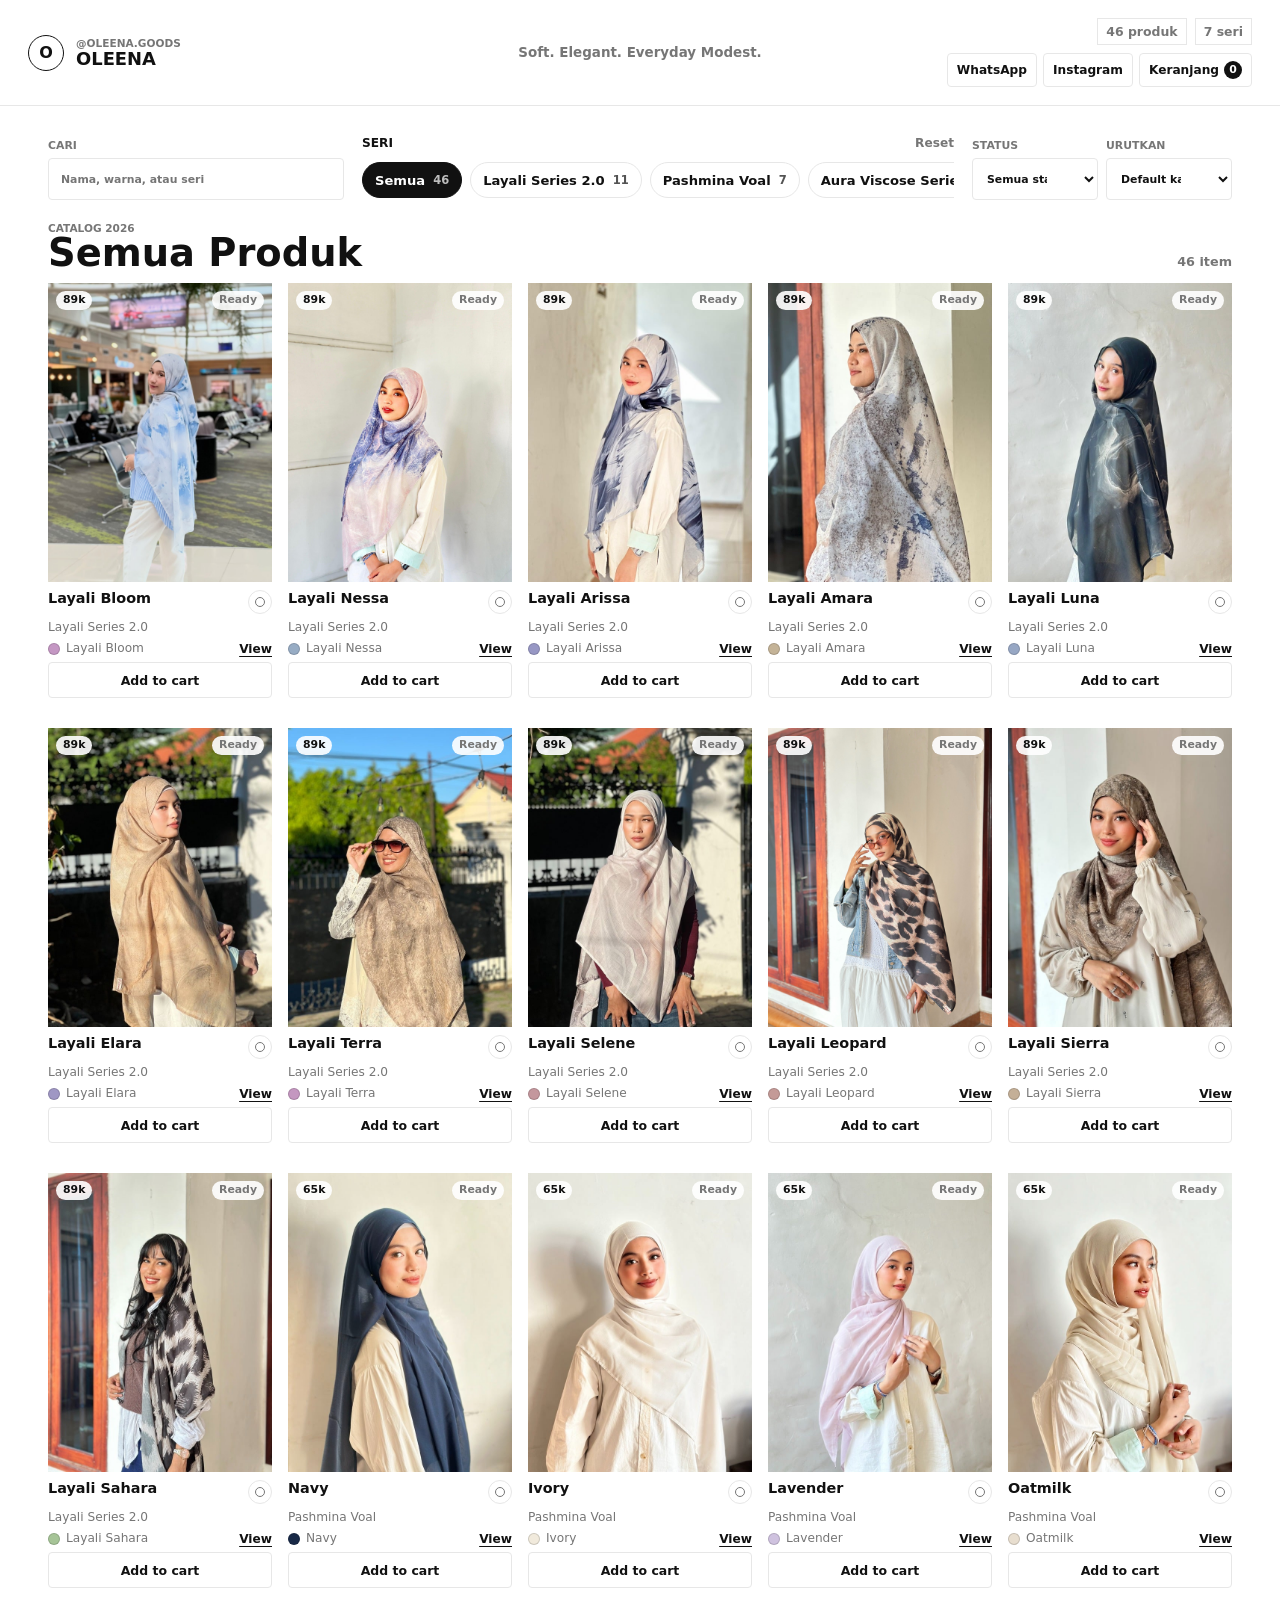
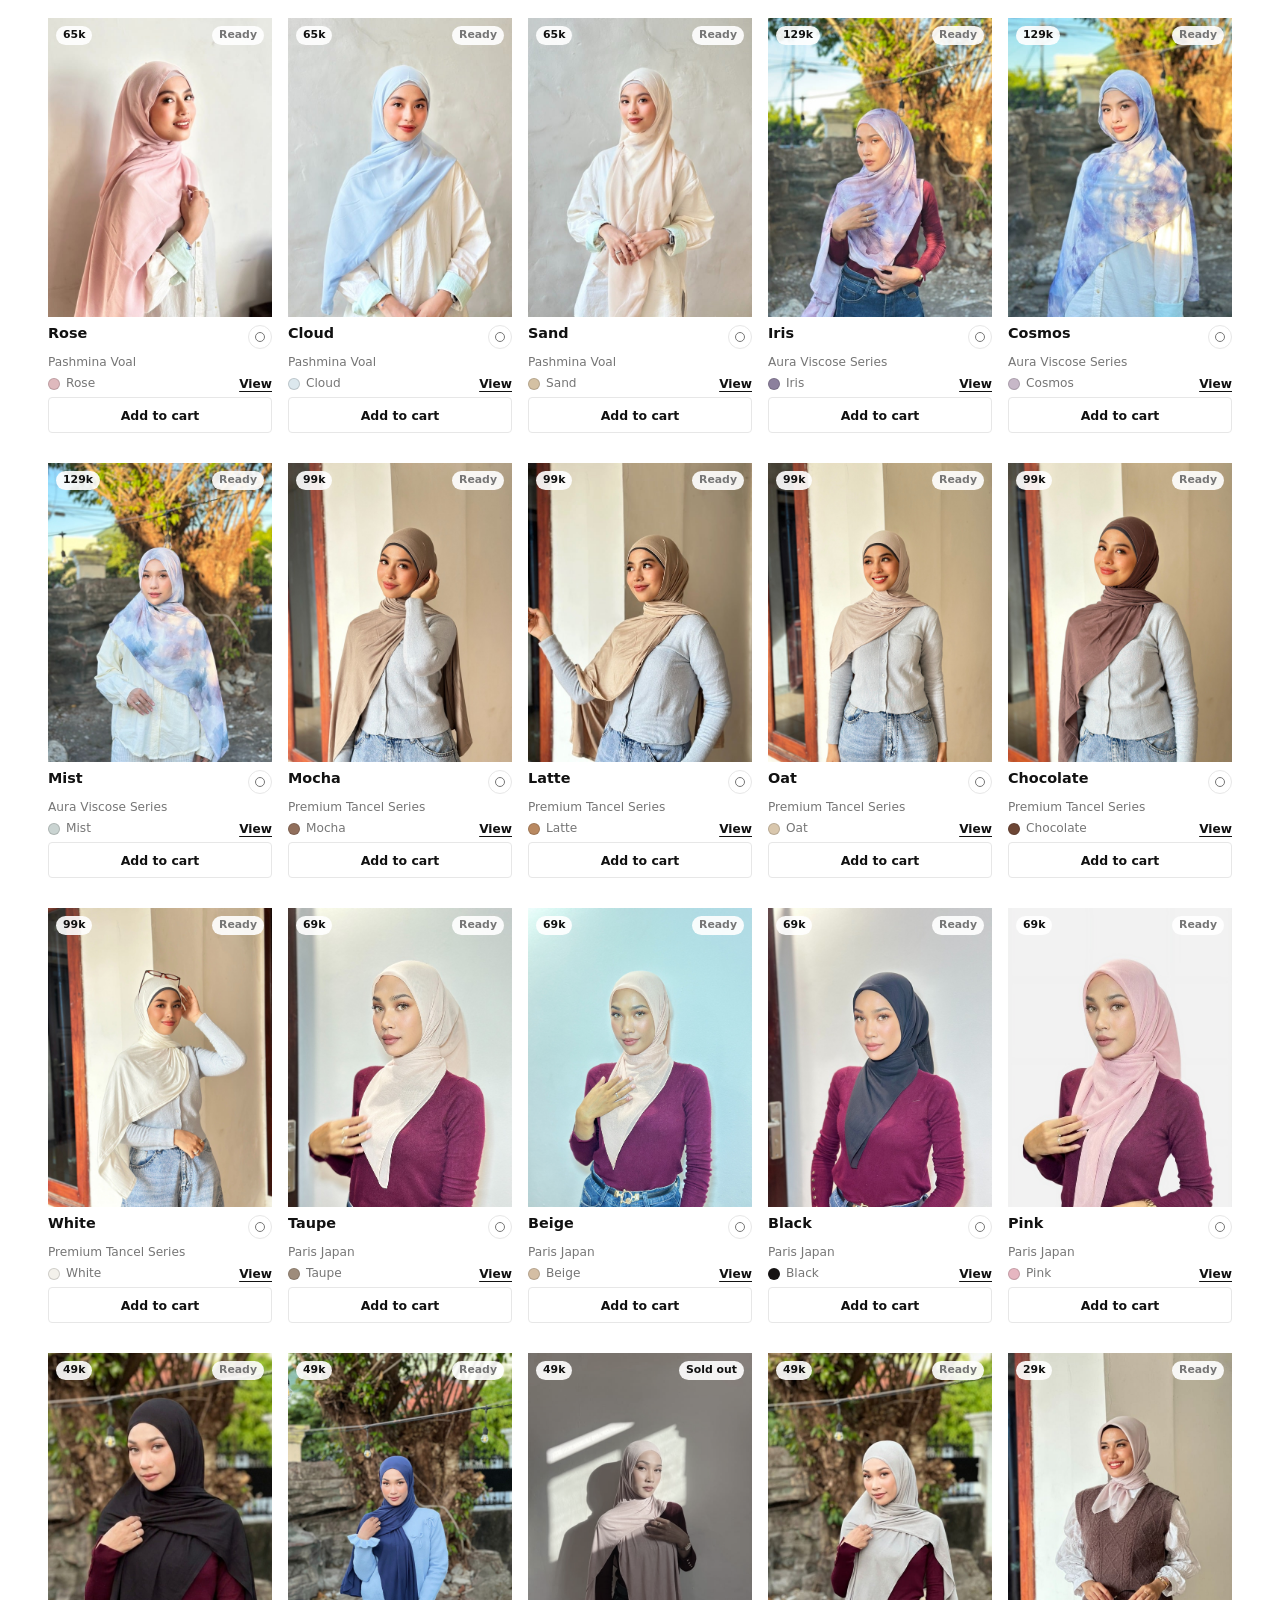
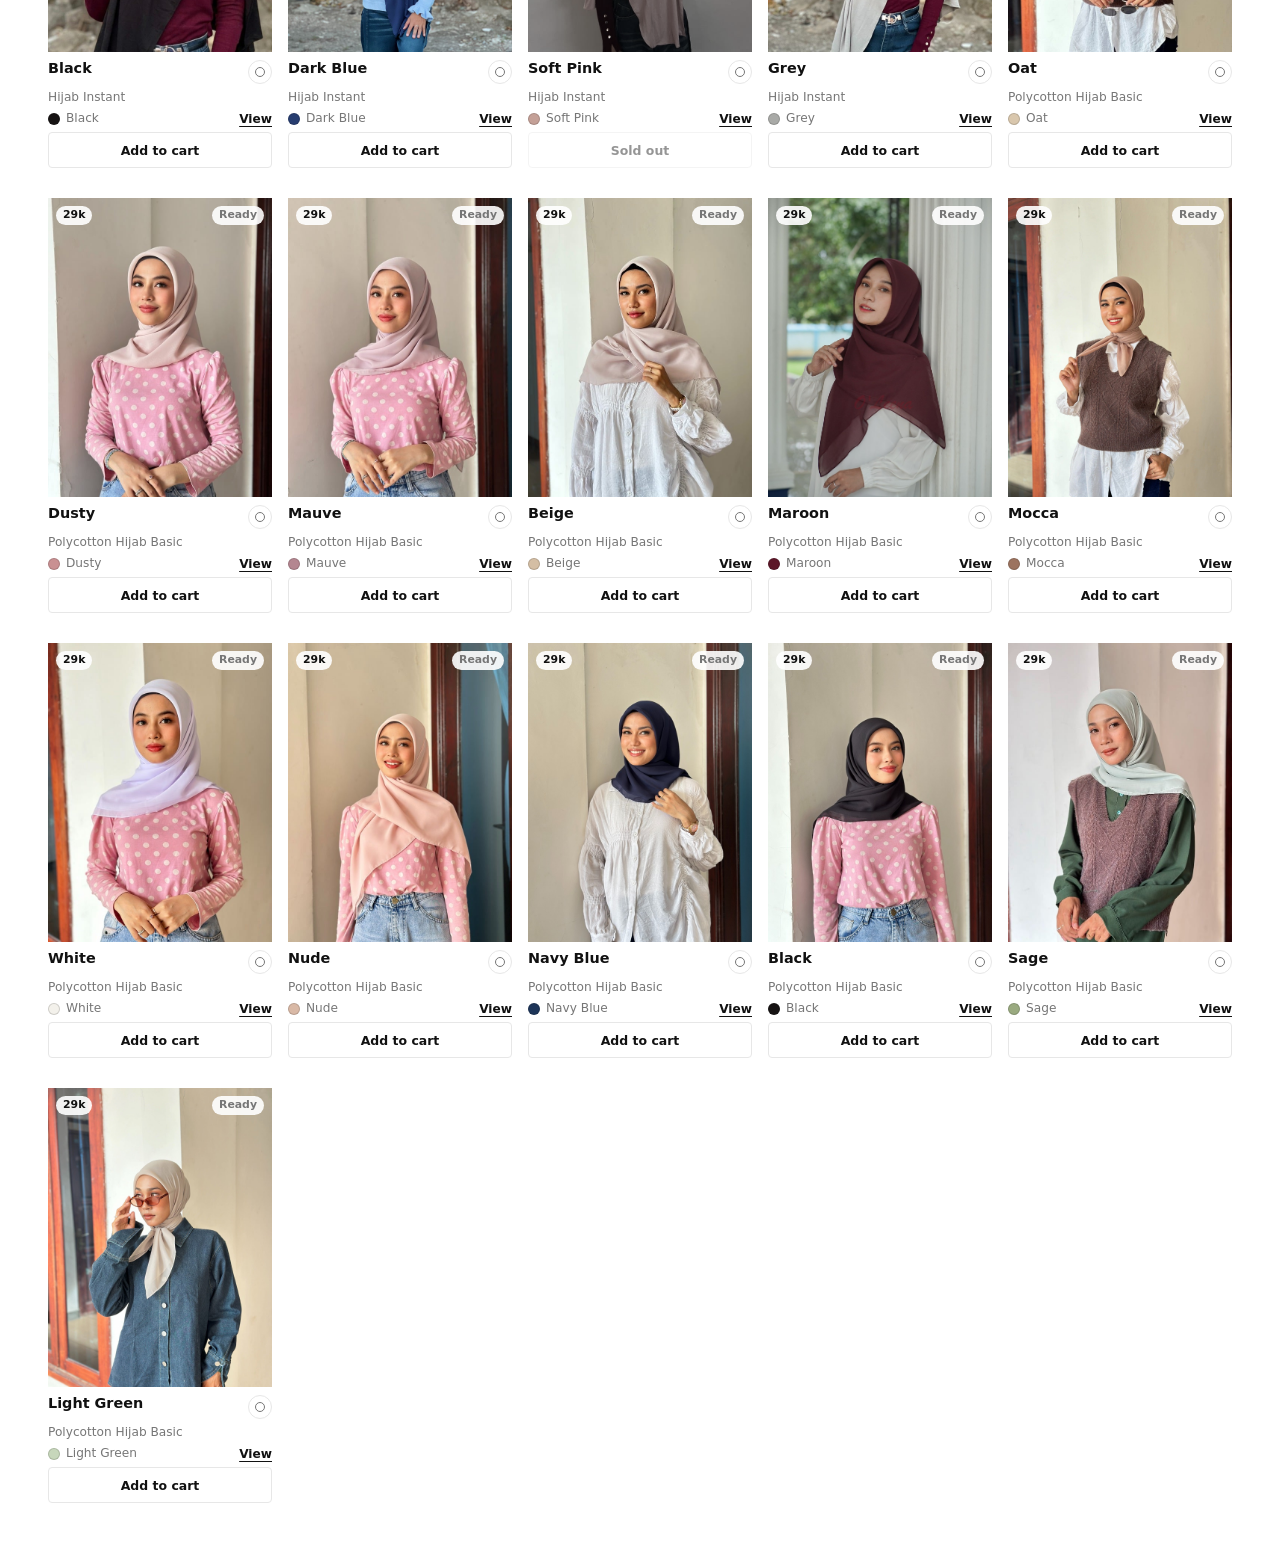
==== index.html @ 938a17d2 "Build responsive Oleena catalog" ====
<!doctype html>
<html lang="id">
  <head>
    <meta charset="utf-8">
    <meta name="viewport" content="width=device-width, initial-scale=1">
    <meta name="theme-color" content="#7b1734">
    <title>OLEENA Catalog 2026</title>
    <link rel="stylesheet" href="styles.css">
  </head>
  <body>
    <header class="topbar">
      <div class="brand-lockup" aria-label="OLEENA Catalog 2026">
        <span class="brand-mark">O</span>
        <div>
          <p class="eyebrow">@oleena.goods</p>
          <h1>OLEENA</h1>
        </div>
      </div>
      <p class="tagline">Soft. Elegant. Everyday Modest.</p>
      <div class="header-actions">
        <div class="catalog-stats" aria-label="Ringkasan katalog">
          <span><strong id="totalProducts">46</strong> produk</span>
          <span><strong id="totalSeries">7</strong> seri</span>
        </div>
        <nav class="contact-actions" aria-label="Kontak Oleena">
          <a class="cta-link" href="https://wa.me/6281236773427?text=Halo%20Oleena%2C%20saya%20ingin%20tanya%20katalog%202026." target="_blank" rel="noreferrer">WhatsApp</a>
          <a class="cta-link" href="https://www.instagram.com/oleena.goods/" target="_blank" rel="noreferrer">Instagram</a>
          <button id="openCart" class="cta-link cart-button" type="button">
            Keranjang <span id="cartCount" class="cart-count">0</span>
          </button>
        </nav>
      </div>
    </header>

    <main class="app-shell">
      <aside class="filter-panel" aria-label="Filter katalog">
        <label class="search-field">
          <span>Cari</span>
          <input id="searchInput" type="search" placeholder="Nama, warna, atau seri" autocomplete="off">
        </label>

        <section class="filter-block" aria-labelledby="seriesLabel">
          <div class="filter-head">
            <h2 id="seriesLabel">Seri</h2>
            <button id="resetFilters" class="text-button" type="button">Reset</button>
          </div>
          <div id="seriesFilters" class="segmented-list"></div>
        </section>

        <section class="filter-block compact-controls" aria-label="Kontrol katalog">
          <label>
            <span>Status</span>
            <select id="statusFilter">
              <option value="all">Semua status</option>
              <option value="available">Ready</option>
              <option value="sold-out">Sold out</option>
            </select>
          </label>
          <label>
            <span>Urutkan</span>
            <select id="sortFilter">
              <option value="featured">Default katalog</option>
              <option value="price-asc">Harga rendah</option>
              <option value="price-desc">Harga tinggi</option>
              <option value="name">Nama A-Z</option>
            </select>
          </label>
        </section>
      </aside>

      <section class="catalog-view" aria-live="polite">
        <div class="catalog-toolbar">
          <div>
            <p class="eyebrow">Catalog 2026</p>
            <h2 id="resultTitle">Semua Produk</h2>
          </div>
          <p id="resultCount" class="result-count">46 item</p>
        </div>

        <div id="productGrid" class="product-grid"></div>
        <div id="emptyState" class="empty-state" hidden>
          <h2>Tidak ada produk yang cocok</h2>
          <p>Coba ubah kata kunci atau filter seri.</p>
        </div>
      </section>
    </main>

    <dialog id="productDialog" class="product-dialog">
      <button id="closeDialog" class="close-button" type="button" aria-label="Tutup detail">Close</button>
      <div id="dialogContent" class="dialog-content"></div>
    </dialog>

    <dialog id="cartDialog" class="cart-dialog">
      <div class="cart-shell">
        <header class="cart-header">
          <div>
            <p class="eyebrow">Keranjang</p>
            <h2>Pesanan Oleena</h2>
          </div>
          <button id="closeCart" class="close-button" type="button" aria-label="Tutup keranjang">Close</button>
        </header>
        <div id="cartItems" class="cart-items"></div>
        <div id="cartEmpty" class="cart-empty">
          <h3>Keranjang masih kosong</h3>
          <p>Pilih produk dari katalog, lalu lanjut checkout lewat WhatsApp.</p>
        </div>
        <footer class="cart-footer">
          <div class="cart-total-row">
            <span>Total estimasi</span>
            <strong id="cartTotal">Rp0</strong>
          </div>
          <div class="cart-footer-actions">
            <a id="checkoutCart" class="primary-button" href="https://wa.me/6281236773427?text=Halo%20Oleena%2C%20saya%20ingin%20order." target="_blank" rel="noreferrer">Checkout WhatsApp</a>
            <button id="clearCart" class="secondary-button" type="button">Hapus keranjang</button>
          </div>
        </footer>
      </div>
    </dialog>

    <button id="mobileCartBar" class="mobile-cart-bar" type="button" hidden>
      <span>Keranjang</span>
      <strong id="mobileCartSummary">0 item - Rp0</strong>
    </button>

    <div id="toast" class="toast" role="status" aria-live="polite"></div>

    <script src="products.js"></script>
    <script src="script.js"></script>
  </body>
</html>
---- styles.css ----
:root {
  color-scheme: light;
  --ink: #111111;
  --muted: #767676;
  --paper: #ffffff;
  --panel: #ffffff;
  --soft: #f6f6f6;
  --line: #e7e7e7;
  --line-strong: #cfcfcf;
  --radius: 4px;
  --bottom-safe: env(safe-area-inset-bottom, 0px);
}

* {
  box-sizing: border-box;
}

[hidden] {
  display: none !important;
}

html {
  scroll-behavior: smooth;
}

body {
  margin: 0;
  min-width: 320px;
  background: var(--paper);
  color: var(--ink);
  font-family: Inter, ui-sans-serif, system-ui, -apple-system, BlinkMacSystemFont, "Segoe UI", sans-serif;
  letter-spacing: 0;
}

button,
input,
select {
  font: inherit;
}

button {
  cursor: pointer;
}

button:disabled,
a[aria-disabled="true"] {
  cursor: not-allowed;
  opacity: 0.44;
}

a {
  color: inherit;
}

.topbar {
  position: sticky;
  top: 0;
  z-index: 20;
  display: grid;
  grid-template-columns: 1fr auto;
  gap: 12px;
  align-items: center;
  padding: 14px 16px;
  border-bottom: 1px solid var(--line);
  background: rgba(255, 255, 255, 0.94);
  backdrop-filter: blur(14px);
}

.brand-lockup {
  display: flex;
  align-items: center;
  min-width: 0;
}

.brand-mark,
.tagline,
.catalog-stats {
  display: none;
}

.eyebrow {
  margin: 0;
  color: var(--muted);
  font-size: 0.66rem;
  font-weight: 700;
  line-height: 1.2;
  text-transform: uppercase;
}

h1,
h2,
h3,
p {
  overflow-wrap: anywhere;
}

h1 {
  margin: 1px 0 0;
  color: var(--ink);
  font-family: inherit;
  font-size: 1.12rem;
  font-weight: 900;
  line-height: 1;
  letter-spacing: 0;
}

.header-actions {
  display: flex;
  align-items: center;
  justify-content: end;
  min-width: 0;
}

.contact-actions {
  display: flex;
  align-items: center;
  justify-content: end;
  gap: 6px;
}

.cta-link {
  display: inline-flex;
  align-items: center;
  justify-content: center;
  min-height: 34px;
  border: 1px solid var(--line);
  border-radius: var(--radius);
  background: var(--panel);
  color: var(--ink);
  padding: 0 9px;
  font-size: 0.76rem;
  font-weight: 800;
  text-decoration: none;
  white-space: nowrap;
}

button.cta-link {
  cursor: pointer;
}

.cart-count {
  display: inline-grid;
  place-items: center;
  min-width: 18px;
  height: 18px;
  margin-left: 5px;
  border-radius: 999px;
  background: var(--ink);
  color: #fff;
  font-size: 0.68rem;
  line-height: 1;
}

.app-shell {
  display: grid;
  gap: 18px;
  width: min(1240px, 100%);
  margin: 0 auto;
  padding: 14px 14px calc(96px + var(--bottom-safe));
}

.filter-panel {
  display: grid;
  gap: 12px;
}

.search-field,
.compact-controls label {
  display: grid;
  gap: 6px;
  color: var(--muted);
  font-size: 0.68rem;
  font-weight: 800;
  text-transform: uppercase;
}

input,
select {
  width: 100%;
  min-height: 42px;
  border: 1px solid var(--line);
  border-radius: var(--radius);
  background: var(--panel);
  color: var(--ink);
  outline: none;
}

input {
  padding: 0 12px;
}

select {
  padding: 0 34px 0 10px;
}

input:focus,
select:focus,
button:focus-visible,
a:focus-visible {
  border-color: var(--ink);
  box-shadow: 0 0 0 2px rgba(17, 17, 17, 0.1);
  outline: none;
}

.filter-block {
  display: grid;
  gap: 8px;
  min-width: 0;
}

.filter-head {
  display: flex;
  align-items: center;
  justify-content: space-between;
  gap: 12px;
}

.filter-head h2,
.catalog-toolbar h2,
.empty-state h2 {
  margin: 0;
  color: var(--ink);
  font-family: inherit;
  font-size: 0.76rem;
  font-weight: 900;
  letter-spacing: 0;
  text-transform: uppercase;
}

.text-button {
  border: 0;
  padding: 4px 0;
  background: transparent;
  color: var(--muted);
  font-size: 0.76rem;
  font-weight: 800;
}

.segmented-list {
  display: flex;
  gap: 8px;
  margin-inline: -14px;
  padding: 0 14px 2px;
  overflow-x: auto;
  overscroll-behavior-x: contain;
  scrollbar-width: none;
}

.segmented-list::-webkit-scrollbar {
  display: none;
}

.segment-button {
  display: inline-flex;
  align-items: center;
  gap: 8px;
  flex: 0 0 auto;
  min-height: 36px;
  border: 1px solid var(--line);
  border-radius: 999px;
  background: var(--panel);
  color: var(--ink);
  padding: 0 12px;
  font-size: 0.82rem;
  font-weight: 700;
  text-align: left;
}

.segment-button[aria-pressed="true"] {
  border-color: var(--ink);
  background: var(--ink);
  color: #fff;
}

.segment-count {
  color: inherit;
  font-size: 0.72rem;
  opacity: 0.72;
}

.compact-controls {
  display: grid;
  grid-template-columns: repeat(2, minmax(0, 1fr));
  gap: 8px;
}

.catalog-view {
  min-width: 0;
}

.catalog-toolbar {
  display: flex;
  align-items: end;
  justify-content: space-between;
  gap: 16px;
  margin: 4px 0 12px;
}

.catalog-toolbar h2 {
  font-size: clamp(1.5rem, 8vw, 2.4rem);
  line-height: 0.95;
  text-transform: none;
}

.result-count {
  margin: 0 0 2px;
  color: var(--muted);
  font-size: 0.8rem;
  font-weight: 800;
  white-space: nowrap;
}

.product-grid {
  display: grid;
  grid-template-columns: repeat(2, minmax(0, 1fr));
  gap: 18px 10px;
}

.product-card {
  display: grid;
  gap: 8px;
  min-width: 0;
  background: var(--panel);
}

.product-card:hover .product-media img {
  transform: scale(1.015);
}

.product-media {
  position: relative;
  aspect-ratio: 3 / 4;
  background: var(--soft);
  overflow: hidden;
}

.product-media img {
  width: 100%;
  height: 100%;
  display: block;
  object-fit: cover;
  transition: transform 180ms ease;
}

.status-badge,
.price-badge {
  position: absolute;
  top: 8px;
  border-radius: 999px;
  padding: 4px 7px;
  font-size: 0.68rem;
  font-weight: 900;
  line-height: 1;
}

.price-badge {
  left: 8px;
  background: rgba(255, 255, 255, 0.9);
  color: var(--ink);
}

.status-badge {
  right: 8px;
  background: rgba(255, 255, 255, 0.9);
  color: var(--muted);
}

.product-card.is-sold-out .product-media img {
  filter: grayscale(0.55);
}

.product-card.is-sold-out .status-badge {
  color: var(--ink);
}

.product-body {
  display: grid;
  gap: 6px;
}

.product-title-row {
  display: grid;
  grid-template-columns: minmax(0, 1fr) 24px;
  gap: 8px;
  align-items: start;
}

.product-title-row h3 {
  margin: 0;
  color: var(--ink);
  font-size: 0.9rem;
  font-weight: 850;
  line-height: 1.2;
}

.favorite-button {
  display: grid;
  place-items: center;
  width: 24px;
  height: 24px;
  border: 1px solid var(--line);
  border-radius: 50%;
  background: #fff;
  color: var(--muted);
  line-height: 1;
}

.favorite-button::before {
  content: "";
  width: 8px;
  height: 8px;
  border: 1px solid currentColor;
  border-radius: 50%;
}

.favorite-button[aria-pressed="true"] {
  border-color: var(--ink);
  background: var(--ink);
  color: #fff;
}

.favorite-button[aria-pressed="true"]::before {
  background: currentColor;
}

.series-name,
.tone-chip {
  margin: 0;
  color: var(--muted);
  font-size: 0.76rem;
  line-height: 1.25;
}

.card-actions {
  display: flex;
  align-items: center;
  justify-content: space-between;
  gap: 8px;
}

.tone-chip {
  display: inline-flex;
  align-items: center;
  min-width: 0;
}

.tone-chip::before {
  content: "";
  flex: 0 0 auto;
  width: 10px;
  height: 10px;
  margin-right: 6px;
  border: 1px solid rgba(17, 17, 17, 0.16);
  border-radius: 50%;
  background: var(--tone, #d8d8d8);
}

.details-button {
  border: 0;
  background: transparent;
  color: var(--ink);
  padding: 0;
  font-size: 0.76rem;
  font-weight: 900;
  text-decoration: underline;
  text-underline-offset: 3px;
  white-space: nowrap;
}

.cart-add-button {
  min-height: 36px;
  border: 1px solid var(--line);
  border-radius: var(--radius);
  background: var(--panel);
  color: var(--ink);
  padding: 0 8px;
  font-size: 0.78rem;
  font-weight: 900;
}

.cart-add-button:not(:disabled):active {
  background: var(--ink);
  color: #fff;
}

.empty-state {
  min-height: 220px;
  display: grid;
  place-items: center;
  align-content: center;
  gap: 8px;
  border: 1px solid var(--line);
  color: var(--muted);
  text-align: center;
}

.empty-state p {
  margin: 0;
  font-size: 0.88rem;
}

.product-dialog,
.cart-dialog {
  width: min(680px, calc(100vw - 18px));
  max-height: calc(100vh - 18px);
  border: 0;
  border-radius: var(--radius);
  padding: 0;
  background: var(--panel);
  color: var(--ink);
  box-shadow: 0 18px 60px rgba(0, 0, 0, 0.2);
}

.product-dialog::backdrop,
.cart-dialog::backdrop {
  background: rgba(0, 0, 0, 0.46);
}

.close-button {
  border: 1px solid var(--line);
  border-radius: var(--radius);
  background: #fff;
  color: var(--ink);
  padding: 8px 10px;
  font-size: 0.78rem;
  font-weight: 900;
}

.product-dialog > .close-button {
  position: absolute;
  top: 10px;
  right: 10px;
  z-index: 2;
}

.dialog-content {
  display: grid;
  max-height: calc(100vh - 18px);
  overflow: auto;
}

.dialog-image {
  width: 100%;
  max-height: 58vh;
  object-fit: cover;
  background: var(--soft);
}

.dialog-details {
  display: grid;
  gap: 14px;
  padding: 18px;
}

.dialog-details h2 {
  margin: 0;
  color: var(--ink);
  font-family: inherit;
  font-size: clamp(1.7rem, 8vw, 2.6rem);
  line-height: 1;
}

.dialog-meta,
.dialog-actions {
  display: flex;
  flex-wrap: wrap;
  gap: 8px;
}

.pill {
  border: 1px solid var(--line);
  border-radius: 999px;
  padding: 6px 9px;
  color: var(--muted);
  background: #fff;
  font-size: 0.78rem;
  font-weight: 800;
}

.order-note {
  margin: 0;
  color: var(--muted);
  font-size: 0.88rem;
  line-height: 1.6;
}

.primary-button,
.secondary-button {
  display: inline-flex;
  align-items: center;
  justify-content: center;
  min-height: 42px;
  border-radius: var(--radius);
  padding: 0 12px;
  font-size: 0.82rem;
  font-weight: 900;
  text-decoration: none;
}

.primary-button {
  border: 1px solid var(--ink);
  background: var(--ink);
  color: #fff;
}

.secondary-button {
  border: 1px solid var(--line);
  background: #fff;
  color: var(--ink);
  cursor: pointer;
}

.cart-shell {
  display: grid;
  grid-template-rows: auto minmax(120px, 1fr) auto;
  max-height: calc(100vh - 18px);
}

.cart-header {
  display: flex;
  align-items: center;
  justify-content: space-between;
  gap: 14px;
  padding: 18px;
  border-bottom: 1px solid var(--line);
}

.cart-header h2 {
  margin: 0;
  color: var(--ink);
  font-family: inherit;
  font-size: 1.35rem;
  font-weight: 900;
}

.cart-items {
  display: grid;
  gap: 10px;
  overflow: auto;
  padding: 12px;
}

.cart-item {
  display: grid;
  grid-template-columns: 64px minmax(0, 1fr);
  gap: 10px;
  align-items: start;
  border: 1px solid var(--line);
  border-radius: var(--radius);
  padding: 8px;
  background: #fff;
}

.cart-item img {
  width: 64px;
  height: 84px;
  object-fit: cover;
  background: var(--soft);
}

.cart-item-body {
  display: grid;
  gap: 3px;
  min-width: 0;
}

.cart-item-body h3,
.cart-empty h3 {
  margin: 0;
  color: var(--ink);
  font-family: inherit;
  font-size: 0.92rem;
  font-weight: 900;
}

.cart-item-body p {
  margin: 0;
  color: var(--muted);
  font-size: 0.76rem;
}

.cart-item-body strong {
  color: var(--ink);
  font-size: 0.82rem;
}

.quantity-control {
  display: grid;
  grid-template-columns: 32px 34px 32px;
  align-items: center;
  justify-self: start;
  grid-column: 2;
  border: 1px solid var(--line);
  border-radius: var(--radius);
  overflow: hidden;
}

.quantity-control button {
  width: 32px;
  height: 32px;
  border: 0;
  background: var(--panel);
  color: var(--ink);
  font-weight: 900;
}

.quantity-control span {
  text-align: center;
  font-weight: 900;
}

.remove-cart-button {
  grid-column: 2;
  justify-self: start;
  border: 0;
  background: transparent;
  color: var(--muted);
  padding: 0;
  font-size: 0.76rem;
  font-weight: 900;
  text-decoration: underline;
  text-underline-offset: 3px;
}

.cart-empty {
  display: grid;
  place-items: center;
  align-content: center;
  gap: 8px;
  min-height: 230px;
  padding: 24px;
  color: var(--muted);
  text-align: center;
}

.cart-empty p {
  margin: 0;
  font-size: 0.88rem;
}

.cart-footer {
  display: grid;
  gap: 12px;
  padding: 14px;
  border-top: 1px solid var(--line);
  background: #fff;
}

.cart-total-row {
  display: flex;
  align-items: center;
  justify-content: space-between;
  gap: 16px;
  color: var(--muted);
  font-size: 0.82rem;
  font-weight: 800;
}

.cart-total-row strong {
  color: var(--ink);
  font-size: 1.1rem;
}

.cart-footer-actions {
  display: grid;
  gap: 8px;
}

.mobile-cart-bar {
  position: fixed;
  left: 12px;
  right: 12px;
  bottom: calc(12px + var(--bottom-safe));
  z-index: 30;
  display: flex;
  align-items: center;
  justify-content: space-between;
  gap: 12px;
  min-height: 52px;
  border: 1px solid var(--ink);
  border-radius: var(--radius);
  background: var(--ink);
  color: #fff;
  padding: 0 14px;
  font-size: 0.84rem;
  font-weight: 900;
  box-shadow: 0 12px 36px rgba(0, 0, 0, 0.22);
}

.mobile-cart-bar strong {
  font-size: 0.9rem;
}

.toast {
  position: fixed;
  left: 50%;
  bottom: calc(74px + var(--bottom-safe));
  z-index: 40;
  transform: translate(-50%, 16px);
  opacity: 0;
  pointer-events: none;
  border-radius: var(--radius);
  background: var(--ink);
  color: #fff;
  padding: 9px 12px;
  font-size: 0.82rem;
  font-weight: 900;
  transition: opacity 180ms ease, transform 180ms ease;
}

.toast.is-visible {
  transform: translate(-50%, 0);
  opacity: 1;
}

@media (min-width: 740px) {
  .topbar {
    grid-template-columns: 1fr auto;
    padding: 18px 28px;
  }

  .brand-mark,
  .catalog-stats {
    display: initial;
  }

  .brand-lockup {
    gap: 12px;
  }

  .brand-mark {
    display: grid;
    place-items: center;
    width: 36px;
    height: 36px;
    border: 1px solid var(--ink);
    border-radius: 50%;
    font-size: 1rem;
    font-weight: 900;
  }

  .tagline {
    justify-self: center;
    margin: 0;
    color: var(--muted);
    font-size: 0.84rem;
    font-weight: 700;
  }

  .header-actions {
    display: grid;
    justify-items: end;
    gap: 8px;
  }

  .catalog-stats {
    display: flex;
    gap: 8px;
    color: var(--muted);
    font-size: 0.78rem;
    font-weight: 800;
  }

  .catalog-stats span {
    border: 1px solid var(--line);
    padding: 5px 8px;
  }

  .app-shell {
    padding: 26px 28px 40px;
  }

  .filter-panel {
    grid-template-columns: minmax(260px, 1fr) minmax(0, 2fr) minmax(260px, 0.7fr);
    align-items: end;
    gap: 18px;
  }

  .segmented-list {
    margin-inline: 0;
    padding-inline: 0;
  }

  .product-grid {
    grid-template-columns: repeat(4, minmax(0, 1fr));
    gap: 30px 16px;
  }

  .dialog-content {
    grid-template-columns: minmax(260px, 0.9fr) minmax(0, 1fr);
    overflow: hidden;
  }

  .dialog-image {
    height: 100%;
    max-height: none;
  }

  .dialog-details {
    align-content: center;
    padding: 34px;
  }

  .cart-footer-actions {
    grid-template-columns: 1fr auto;
  }

  .mobile-cart-bar {
    display: none;
  }
}

@media (min-width: 1120px) {
  .topbar {
    grid-template-columns: minmax(260px, 1fr) auto minmax(300px, 1fr);
  }

  .tagline {
    display: initial;
  }

  .product-grid {
    grid-template-columns: repeat(5, minmax(0, 1fr));
  }
}
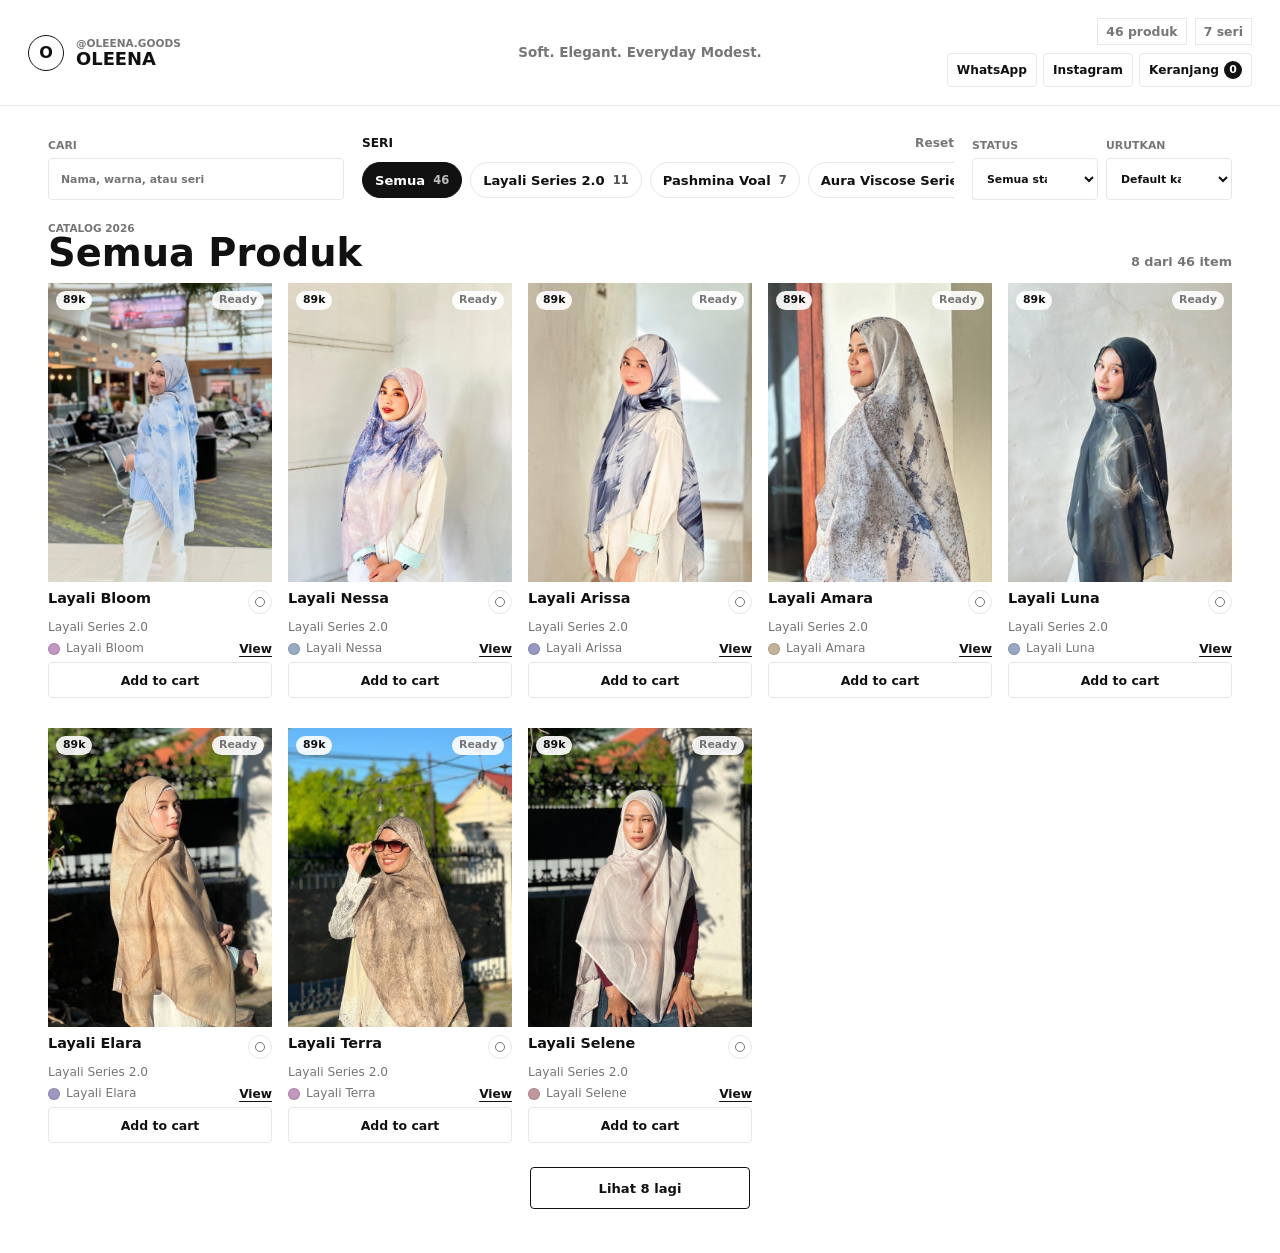
==== commit d07cfde1: "Refine catalog browsing density" ====
--- a/index.html
+++ b/index.html
@@ -78,6 +78,9 @@
         </div>
 
         <div id="productGrid" class="product-grid"></div>
+        <div id="loadMoreWrap" class="load-more-row" hidden>
+          <button id="loadMoreProducts" class="load-more-button" type="button">Lihat lagi</button>
+        </div>
         <div id="emptyState" class="empty-state" hidden>
           <h2>Tidak ada produk yang cocok</h2>
           <p>Coba ubah kata kunci atau filter seri.</p>
--- a/styles.css
+++ b/styles.css
@@ -316,6 +316,29 @@
   gap: 18px 10px;
 }
 
+.load-more-row {
+  display: grid;
+  place-items: center;
+  padding: 24px 0 4px;
+}
+
+.load-more-button {
+  min-height: 42px;
+  min-width: min(100%, 220px);
+  border: 1px solid var(--ink);
+  border-radius: var(--radius);
+  background: var(--panel);
+  color: var(--ink);
+  padding: 0 16px;
+  font-size: 0.82rem;
+  font-weight: 900;
+}
+
+.load-more-button:active {
+  background: var(--ink);
+  color: #fff;
+}
+
 .product-card {
   display: grid;
   gap: 8px;
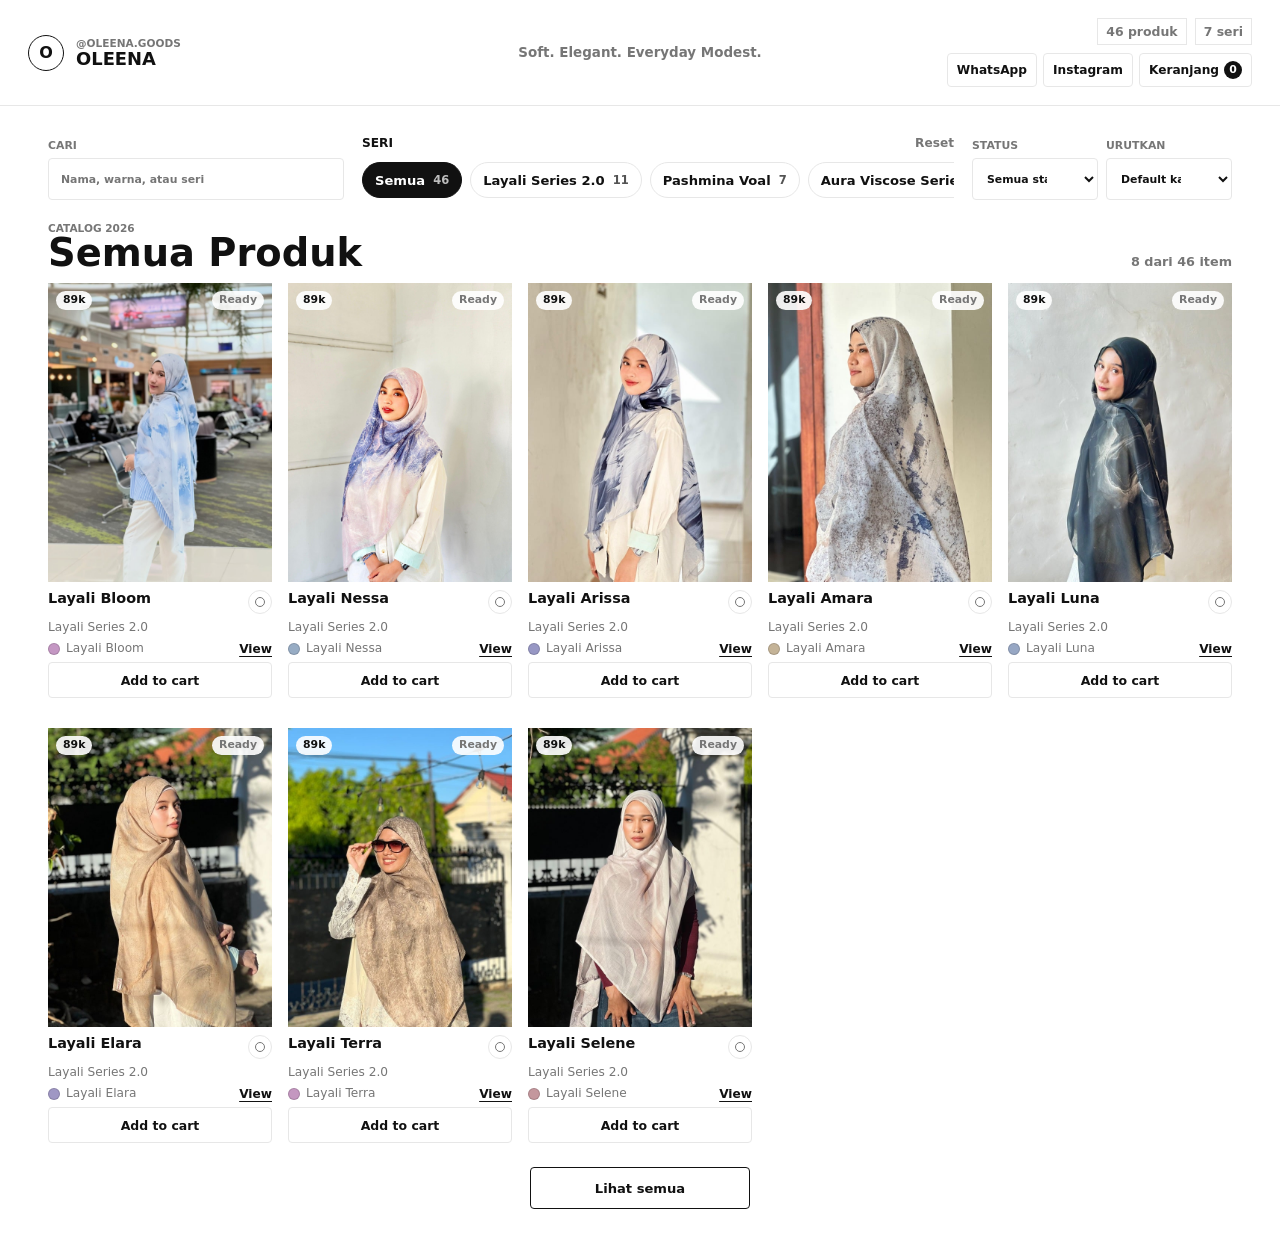
==== commit a4c119f0: "Update favicon and load all products" ====
--- a/index.html
+++ b/index.html
@@ -5,6 +5,8 @@
     <meta name="viewport" content="width=device-width, initial-scale=1">
     <meta name="theme-color" content="#7b1734">
     <title>OLEENA Catalog 2026</title>
+    <link rel="icon" type="image/png" href="assets/favicon.png">
+    <link rel="apple-touch-icon" href="assets/favicon.png">
     <link rel="stylesheet" href="styles.css">
   </head>
   <body>
@@ -79,7 +81,7 @@
 
         <div id="productGrid" class="product-grid"></div>
         <div id="loadMoreWrap" class="load-more-row" hidden>
-          <button id="loadMoreProducts" class="load-more-button" type="button">Lihat lagi</button>
+          <button id="loadMoreProducts" class="load-more-button" type="button">Lihat semua</button>
         </div>
         <div id="emptyState" class="empty-state" hidden>
           <h2>Tidak ada produk yang cocok</h2>
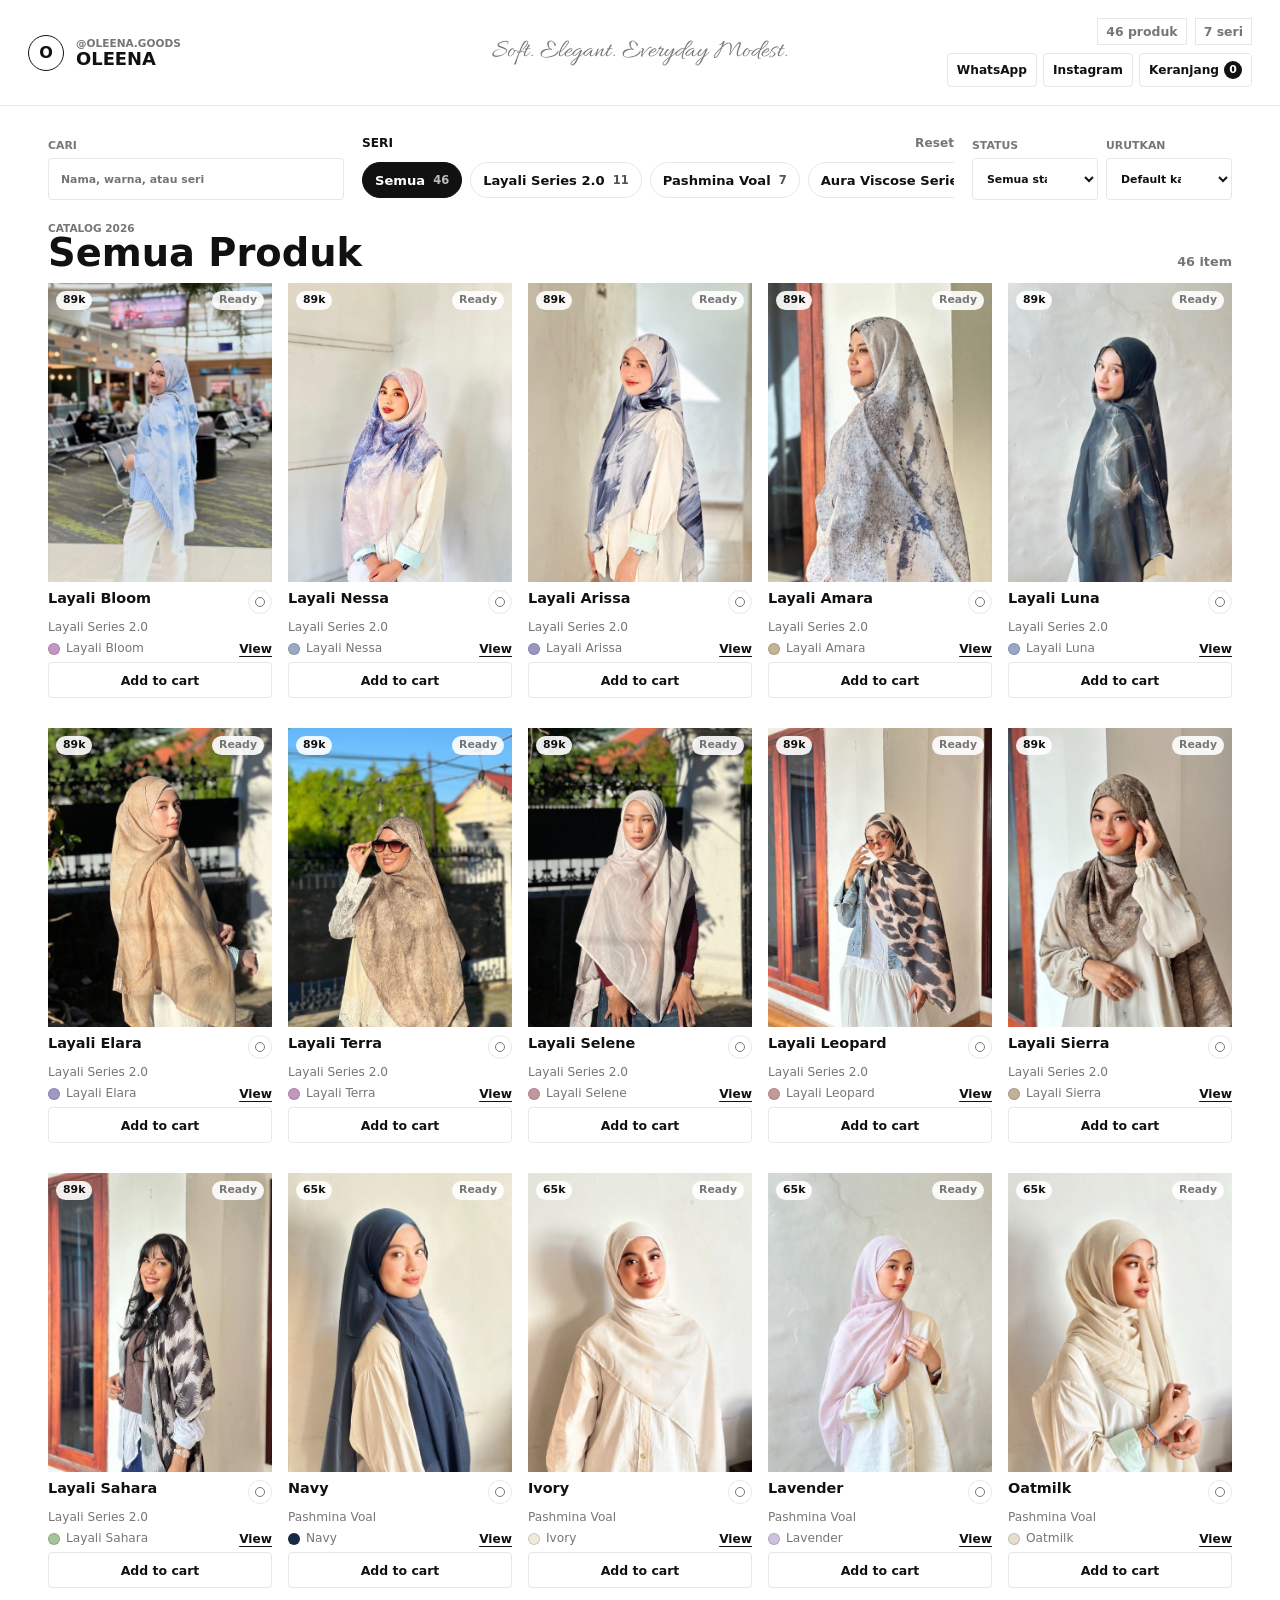
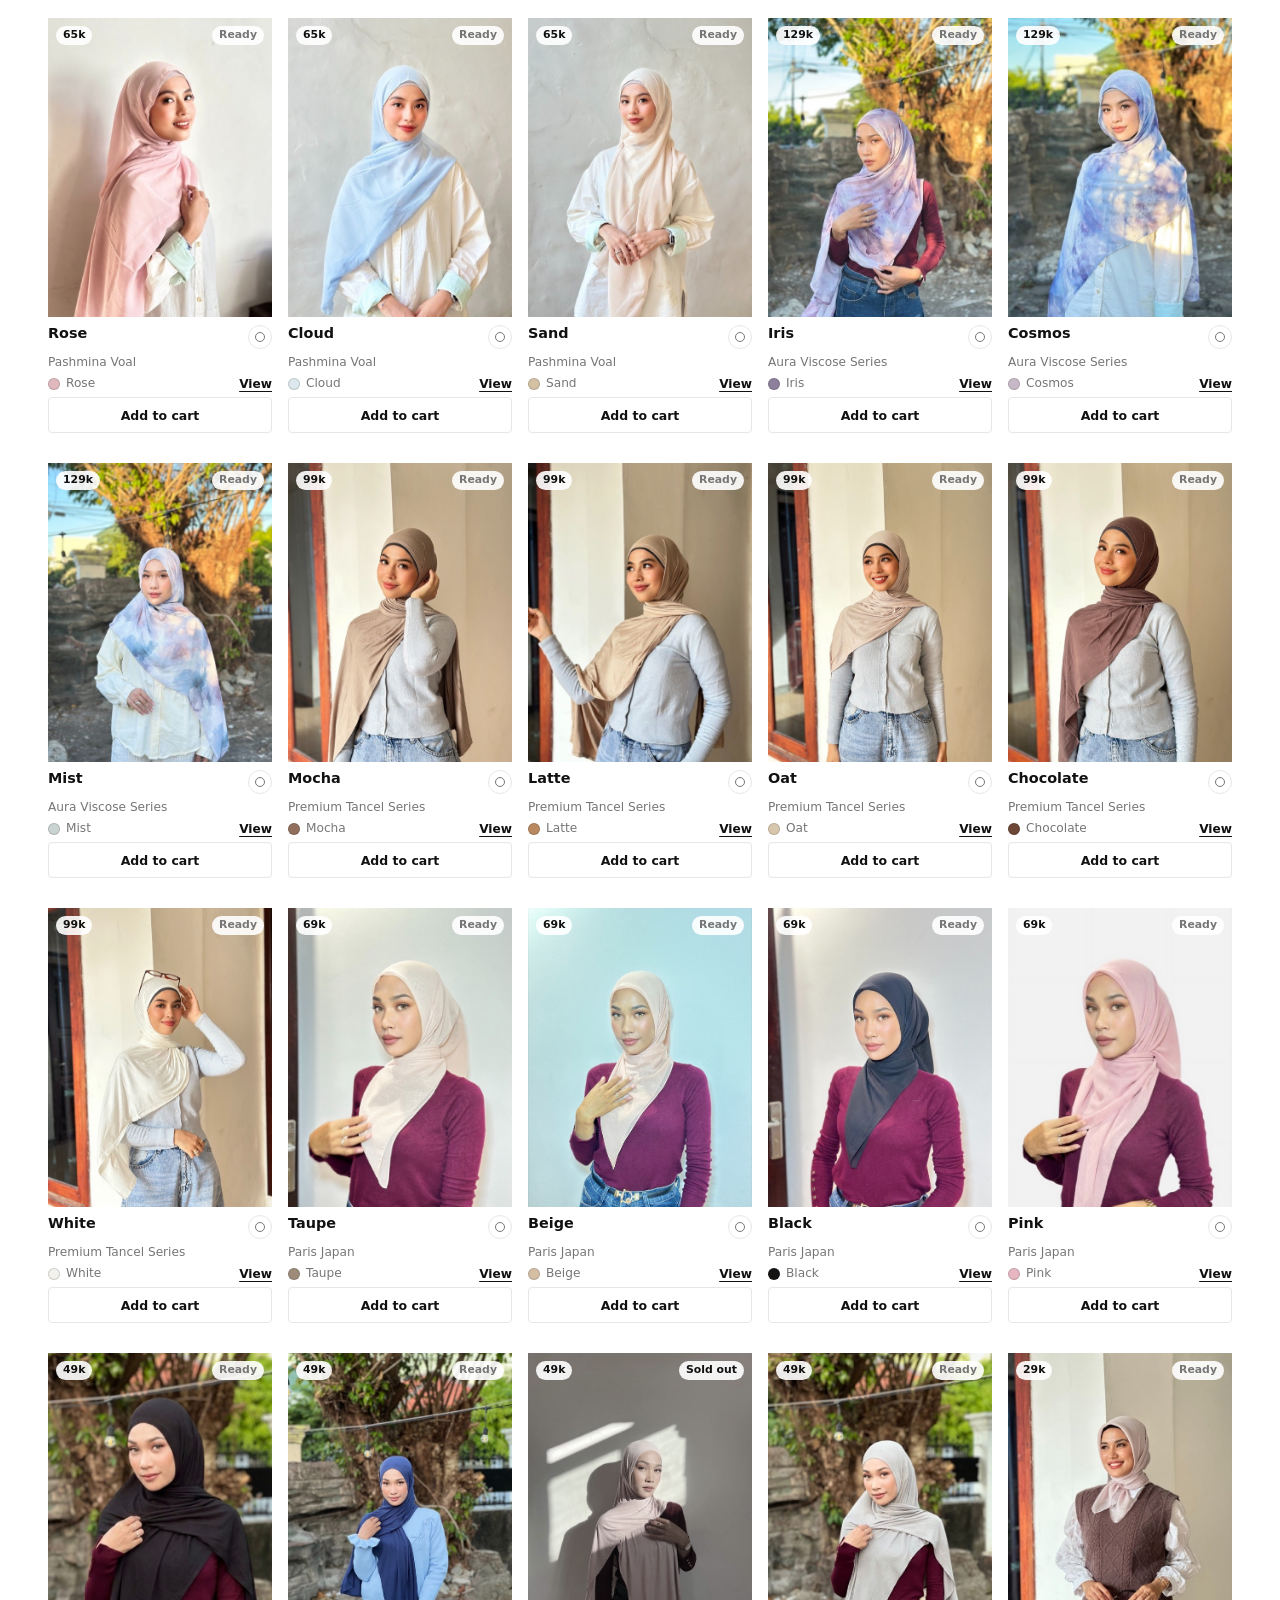
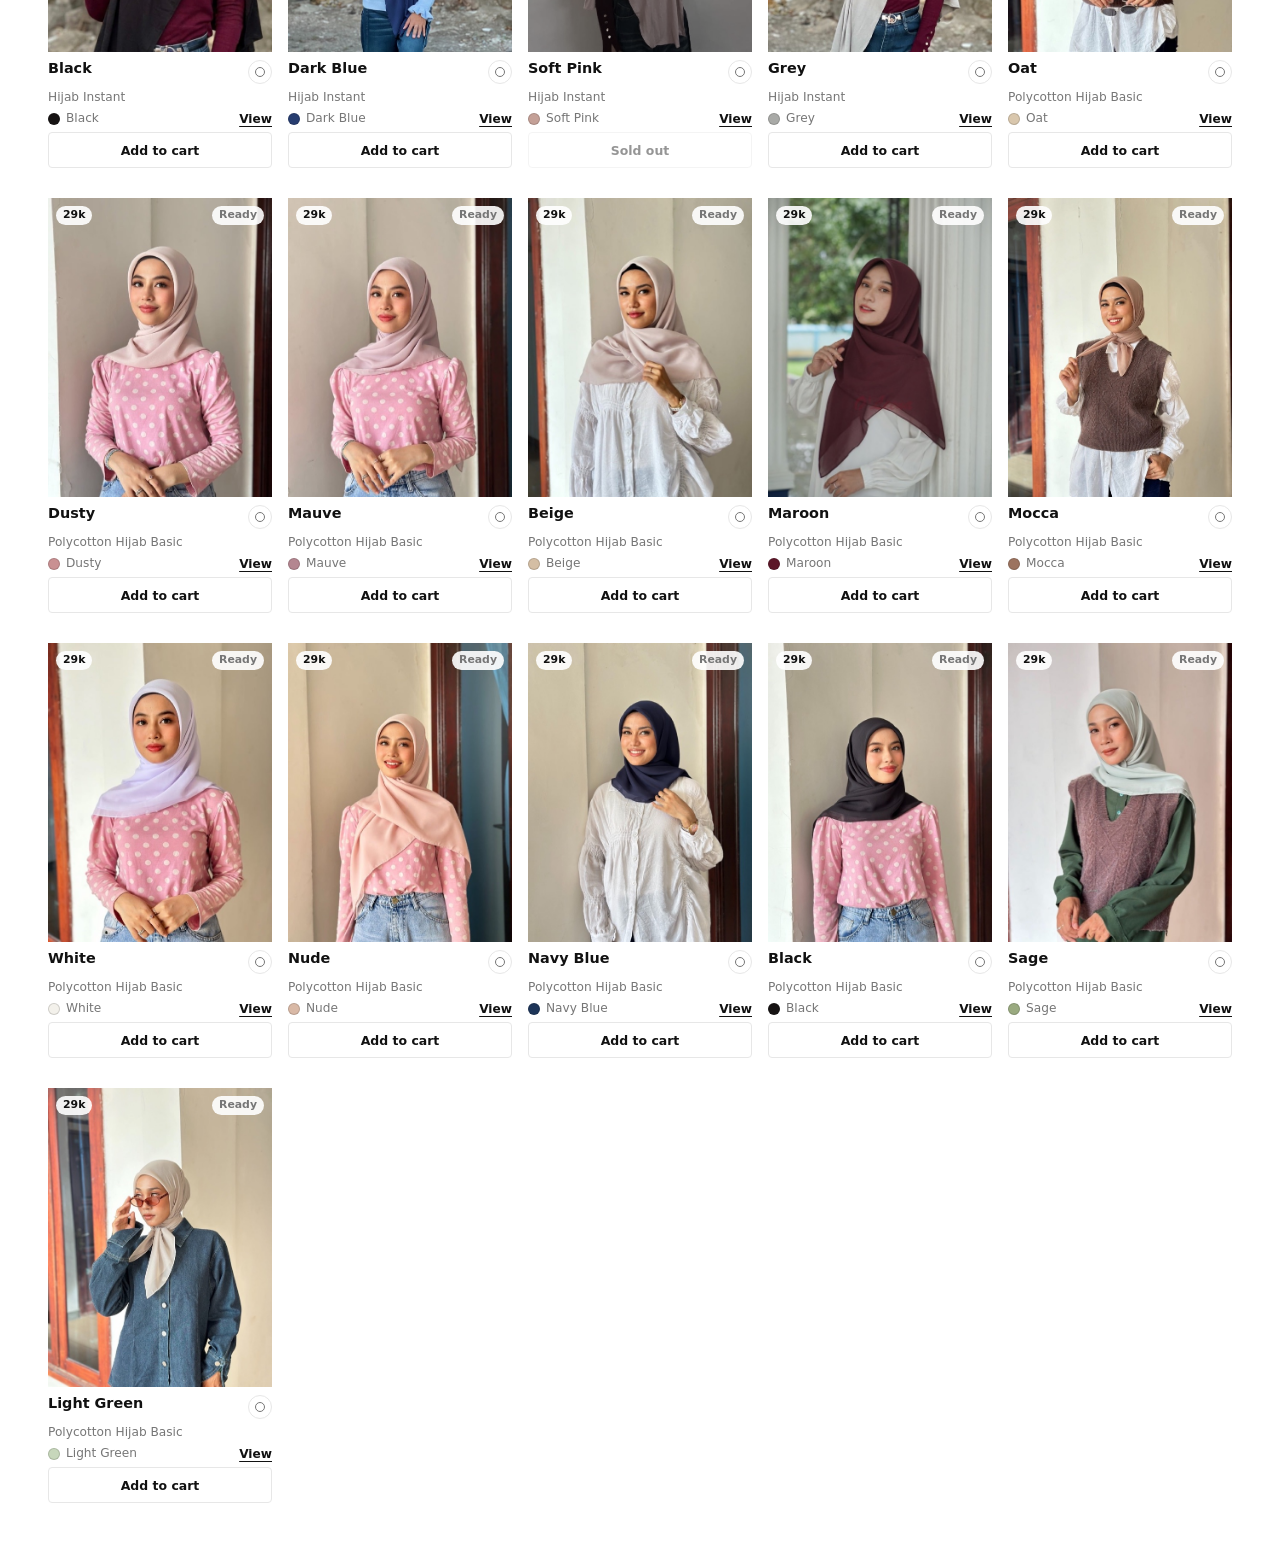
==== commit a290d165: "Add WhatsApp checkout form and link loader overlay" ====
--- a/index.html
+++ b/index.html
@@ -110,8 +110,42 @@
           <p>Pilih produk dari katalog, lalu lanjut checkout lewat WhatsApp.</p>
         </div>
         <footer class="cart-footer">
+          <section class="checkout-fields" aria-label="Data pengiriman">
+            <label>
+              <span>Nama penerima</span>
+              <input id="checkoutName" type="text" placeholder="Nama lengkap">
+            </label>
+            <label>
+              <span>No WhatsApp</span>
+              <input id="checkoutPhone" type="tel" placeholder="08xxxxxxxxxx">
+            </label>
+            <label class="wide">
+              <span>Alamat lengkap</span>
+              <textarea id="checkoutAddress" rows="2" placeholder="Jalan, RT/RW, kelurahan, kecamatan"></textarea>
+            </label>
+            <label>
+              <span>Kota / Kecamatan</span>
+              <input id="checkoutCity" type="text" placeholder="Contoh: Makassar, Panakkukang">
+            </label>
+            <label>
+              <span>Ongkir (Rp)</span>
+              <input id="shippingCost" type="number" min="0" step="1000" value="0">
+            </label>
+            <label class="wide">
+              <span>Catatan</span>
+              <input id="checkoutNote" type="text" placeholder="Warna cadangan, patokan rumah, jam kirim, dll">
+            </label>
+          </section>
           <div class="cart-total-row">
-            <span>Total estimasi</span>
+            <span>Subtotal produk</span>
+            <strong id="cartSubtotal">Rp0</strong>
+          </div>
+          <div class="cart-total-row">
+            <span>Ongkir</span>
+            <strong id="cartShipping">Rp0</strong>
+          </div>
+          <div class="cart-total-row">
+            <span>Total bayar</span>
             <strong id="cartTotal">Rp0</strong>
           </div>
           <div class="cart-footer-actions">
@@ -127,6 +161,25 @@
       <strong id="mobileCartSummary">0 item - Rp0</strong>
     </button>
 
+    <div id="pageLoaderOverlay" class="page-loader-overlay" hidden>
+      <div class="loader-wrapper">
+        <div class="loader"></div>
+        <div class="letter-wrapper">
+          <span class="loader-letter">o</span>
+          <span class="loader-letter">l</span>
+          <span class="loader-letter">e</span>
+          <span class="loader-letter">e</span>
+          <span class="loader-letter">n</span>
+          <span class="loader-letter">a</span>
+          <span class="loader-letter">g</span>
+          <span class="loader-letter">o</span>
+          <span class="loader-letter">o</span>
+          <span class="loader-letter">d</span>
+          <span class="loader-letter">s</span>
+        </div>
+      </div>
+    </div>
+
     <div id="toast" class="toast" role="status" aria-live="polite"></div>
 
     <script src="products.js"></script>
--- a/styles.css
+++ b/styles.css
@@ -1,3 +1,5 @@
+@import url("https://fonts.googleapis.com/css2?family=Allura&display=swap");
+
 :root {
   color-scheme: light;
   --ink: #111111;
@@ -769,6 +771,41 @@
   background: #fff;
 }
 
+.checkout-fields {
+  display: grid;
+  gap: 8px;
+}
+
+.checkout-fields label {
+  display: grid;
+  gap: 6px;
+  color: var(--muted);
+  font-size: 0.7rem;
+  font-weight: 800;
+  text-transform: uppercase;
+}
+
+.checkout-fields .wide {
+  grid-column: 1 / -1;
+}
+
+.checkout-fields input,
+.checkout-fields textarea {
+  width: 100%;
+  min-height: 40px;
+  border: 1px solid var(--line);
+  border-radius: var(--radius);
+  background: #fff;
+  color: var(--ink);
+  padding: 0 10px;
+}
+
+.checkout-fields textarea {
+  min-height: 72px;
+  padding: 10px;
+  resize: vertical;
+}
+
 .cart-total-row {
   display: flex;
   align-items: center;
@@ -834,6 +871,105 @@
 .toast.is-visible {
   transform: translate(-50%, 0);
   opacity: 1;
+}
+
+.page-loader-overlay {
+  position: fixed;
+  inset: 0;
+  z-index: 100;
+  display: grid;
+  place-items: center;
+  background: rgba(8, 8, 8, 0.82);
+  backdrop-filter: blur(3px);
+}
+
+.loader-wrapper {
+  position: relative;
+  display: flex;
+  align-items: center;
+  justify-content: center;
+  color: #fff;
+  user-select: none;
+  gap: 10px;
+}
+
+.loader {
+  width: 20px;
+  height: 20px;
+  aspect-ratio: 1 / 1;
+  border-radius: 50%;
+  background-color: transparent;
+  animation: loader-rotate 1.5s linear infinite;
+  z-index: 0;
+}
+
+@keyframes loader-rotate {
+  0% {
+    transform: rotate(90deg);
+    box-shadow:
+      0 1px 1px 0 #fff inset,
+      0 3px 5px 0 #ff5f9f inset,
+      0 4px 4px 0 #0693ff inset;
+  }
+  50% {
+    transform: rotate(270deg);
+    background: #7c0911;
+    box-shadow:
+      0 1px 1px 0 #fff inset,
+      0 3px 5px 0 #d60a47 inset,
+      0 4px 4px 0 #fbef19 inset;
+  }
+  100% {
+    transform: rotate(450deg);
+    box-shadow:
+      0 1px 1px 0 #fff inset,
+      0 3px 5px 0 #ff5f9f inset,
+      0 4px 4px 0 #28a9ff inset;
+  }
+}
+
+.letter-wrapper {
+  display: flex;
+  gap: 1px;
+}
+
+.loader-letter {
+  display: inline-block;
+  opacity: 0.4;
+  transform: translateY(0);
+  animation: loader-letter-anim 2s infinite;
+  z-index: 1;
+  border-radius: 50ch;
+  border: none;
+  text-transform: lowercase;
+}
+
+.loader-letter:nth-child(1) { animation-delay: 0s; }
+.loader-letter:nth-child(2) { animation-delay: 0.1s; }
+.loader-letter:nth-child(3) { animation-delay: 0.2s; }
+.loader-letter:nth-child(4) { animation-delay: 0.3s; }
+.loader-letter:nth-child(5) { animation-delay: 0.4s; }
+.loader-letter:nth-child(6) { animation-delay: 0.5s; }
+.loader-letter:nth-child(7) { animation-delay: 0.6s; }
+.loader-letter:nth-child(8) { animation-delay: 0.7s; }
+.loader-letter:nth-child(9) { animation-delay: 0.8s; }
+.loader-letter:nth-child(10) { animation-delay: 0.9s; }
+.loader-letter:nth-child(11) { animation-delay: 1s; }
+
+@keyframes loader-letter-anim {
+  0%,
+  100% {
+    opacity: 0.4;
+    transform: translateY(0);
+  }
+  20% {
+    opacity: 1;
+    transform: scale(1.15);
+  }
+  40% {
+    opacity: 0.7;
+    transform: translateY(0);
+  }
 }
 
 @media (min-width: 740px) {
@@ -866,8 +1002,11 @@
     justify-self: center;
     margin: 0;
     color: var(--muted);
-    font-size: 0.84rem;
-    font-weight: 700;
+    font-family: "Allura", "Segoe Script", "Lucida Handwriting", cursive;
+    font-size: 1.6rem;
+    font-weight: 400;
+    line-height: 1;
+    letter-spacing: 0;
   }
 
   .header-actions {
@@ -928,6 +1067,10 @@
     grid-template-columns: 1fr auto;
   }
 
+  .checkout-fields {
+    grid-template-columns: repeat(2, minmax(0, 1fr));
+  }
+
   .mobile-cart-bar {
     display: none;
   }
